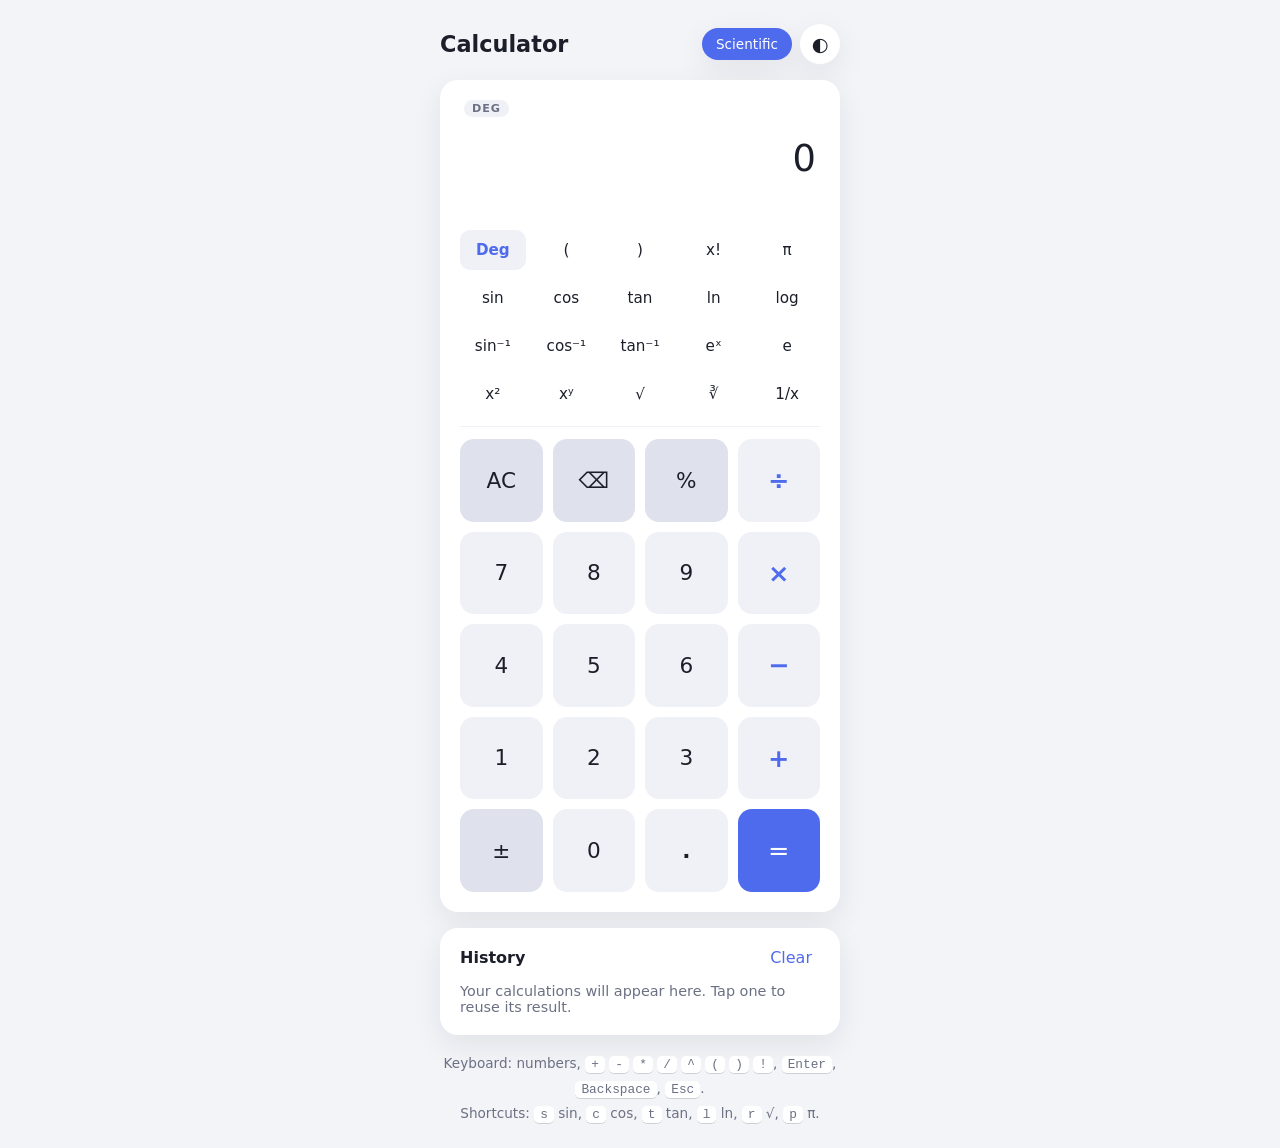
==== index.html @ 98bfab81 "Restructure repo as a GitHub Pages website Move the web calculator from docs/ to the repo root so Gi" ====
<!doctype html>
<html lang="en">
<head>
  <meta charset="utf-8">
  <meta name="viewport" content="width=device-width, initial-scale=1">
  <meta name="description" content="A simple, friendly scientific calculator that runs in your browser.">
  <title>Calculator</title>
  <link rel="stylesheet" href="style.css">
</head>
<body>
  <main class="app">
    <header class="app-header">
      <h1>Calculator</h1>
      <div class="header-actions">
        <button id="sci-toggle" class="pill-btn" type="button" aria-pressed="true" title="Show or hide scientific functions">Scientific</button>
        <button id="theme-toggle" class="icon-btn" type="button" aria-label="Switch to dark theme" title="Toggle theme">◐</button>
      </div>
    </header>

    <section class="calculator" aria-label="Calculator">
      <div class="display" role="status" aria-live="polite">
        <span id="angle-mode" class="angle-mode">DEG</span>
        <div id="expression" class="expression">0</div>
        <div id="result" class="result"></div>
      </div>

      <div class="sci-keys" aria-label="Scientific functions">
        <button class="key sci" data-action="angle" title="Switch between degrees and radians">Deg</button>
        <button class="key sci" data-insert="(" aria-label="Open parenthesis">(</button>
        <button class="key sci" data-action="close" aria-label="Close parenthesis">)</button>
        <button class="key sci" data-post="!" aria-label="Factorial" title="Factorial">x!</button>
        <button class="key sci" data-insert="π" aria-label="Pi">π</button>

        <button class="key sci" data-insert="sin(" title="Sine">sin</button>
        <button class="key sci" data-insert="cos(" title="Cosine">cos</button>
        <button class="key sci" data-insert="tan(" title="Tangent">tan</button>
        <button class="key sci" data-insert="ln(" title="Natural logarithm">ln</button>
        <button class="key sci" data-insert="log(" title="Logarithm base 10">log</button>

        <button class="key sci" data-insert="sin⁻¹(" aria-label="Inverse sine" title="Inverse sine">sin⁻¹</button>
        <button class="key sci" data-insert="cos⁻¹(" aria-label="Inverse cosine" title="Inverse cosine">cos⁻¹</button>
        <button class="key sci" data-insert="tan⁻¹(" aria-label="Inverse tangent" title="Inverse tangent">tan⁻¹</button>
        <button class="key sci" data-insert="e^(" aria-label="e to the power of" title="e to the power of x">eˣ</button>
        <button class="key sci" data-insert="e" aria-label="Euler's number" title="Euler's number">e</button>

        <button class="key sci" data-post="²" aria-label="Square" title="Square">x²</button>
        <button class="key sci" data-op="^" aria-label="Power" title="x to the power of y">xʸ</button>
        <button class="key sci" data-insert="√(" aria-label="Square root" title="Square root">√</button>
        <button class="key sci" data-insert="∛(" aria-label="Cube root" title="Cube root">∛</button>
        <button class="key sci" data-post="⁻¹" aria-label="Reciprocal" title="1 divided by x">1/x</button>
      </div>

      <div class="keys">
        <button class="key fn" data-action="clear" aria-label="Clear all">AC</button>
        <button class="key fn" data-action="backspace" aria-label="Delete last">⌫</button>
        <button class="key fn" data-post="%" aria-label="Percent">%</button>
        <button class="key op" data-op="÷" aria-label="Divide">÷</button>

        <button class="key" data-digit="7">7</button>
        <button class="key" data-digit="8">8</button>
        <button class="key" data-digit="9">9</button>
        <button class="key op" data-op="×" aria-label="Multiply">×</button>

        <button class="key" data-digit="4">4</button>
        <button class="key" data-digit="5">5</button>
        <button class="key" data-digit="6">6</button>
        <button class="key op" data-op="−" aria-label="Subtract">−</button>

        <button class="key" data-digit="1">1</button>
        <button class="key" data-digit="2">2</button>
        <button class="key" data-digit="3">3</button>
        <button class="key op" data-op="+" aria-label="Add">+</button>

        <button class="key fn" data-action="negate" aria-label="Change sign">±</button>
        <button class="key" data-digit="0">0</button>
        <button class="key" data-action="decimal" aria-label="Decimal point">.</button>
        <button class="key equals" data-action="equals" aria-label="Equals">=</button>
      </div>
    </section>

    <section class="history" aria-labelledby="history-title">
      <div class="history-header">
        <h2 id="history-title">History</h2>
        <button id="clear-history" class="text-btn" type="button">Clear</button>
      </div>
      <ol id="history-list" class="history-list"></ol>
      <p id="history-empty" class="history-empty">Your calculations will appear here. Tap one to reuse its result.</p>
    </section>

    <p class="hint">
      Keyboard: numbers, <kbd>+</kbd> <kbd>-</kbd> <kbd>*</kbd> <kbd>/</kbd> <kbd>^</kbd> <kbd>(</kbd> <kbd>)</kbd> <kbd>!</kbd>,
      <kbd>Enter</kbd>, <kbd>Backspace</kbd>, <kbd>Esc</kbd>.<br>
      Shortcuts: <kbd>s</kbd> sin, <kbd>c</kbd> cos, <kbd>t</kbd> tan, <kbd>l</kbd> ln, <kbd>r</kbd> √, <kbd>p</kbd> π.
    </p>
  </main>

  <script src="script.js"></script>
</body>
</html>
---- style.css ----
:root {
  --bg: #f3f4f8;
  --surface: #ffffff;
  --text: #1c1f2a;
  --muted: #6b7083;
  --key: #f0f1f6;
  --key-hover: #e4e6ee;
  --fn: #dfe2ec;
  --accent: #4f6bed;
  --accent-hover: #3f59d6;
  --accent-text: #ffffff;
  --error: #d64545;
  --shadow: 0 10px 30px rgba(20, 24, 40, 0.08);
  --radius: 18px;
}

@media (prefers-color-scheme: dark) {
  :root:not([data-theme="light"]) {
    --bg: #12141b;
    --surface: #1c1f29;
    --text: #eef0f6;
    --muted: #9095a8;
    --key: #272b38;
    --key-hover: #313646;
    --fn: #353a4b;
    --accent: #6d86ff;
    --accent-hover: #8297ff;
    --error: #ff7a7a;
    --shadow: 0 10px 30px rgba(0, 0, 0, 0.35);
  }
}

:root[data-theme="dark"] {
  --bg: #12141b;
  --surface: #1c1f29;
  --text: #eef0f6;
  --muted: #9095a8;
  --key: #272b38;
  --key-hover: #313646;
  --fn: #353a4b;
  --accent: #6d86ff;
  --accent-hover: #8297ff;
  --error: #ff7a7a;
  --shadow: 0 10px 30px rgba(0, 0, 0, 0.35);
}

* { box-sizing: border-box; }

body {
  margin: 0;
  min-height: 100vh;
  background: var(--bg);
  color: var(--text);
  font-family: system-ui, -apple-system, "Segoe UI", Roboto, sans-serif;
  display: flex;
  justify-content: center;
  padding: 24px 16px;
}

.app {
  width: 100%;
  max-width: 400px;
  display: flex;
  flex-direction: column;
  gap: 16px;
}

.app-header {
  display: flex;
  align-items: center;
  justify-content: space-between;
}

h1 { font-size: 1.4rem; margin: 0; }
h2 { font-size: 1rem; margin: 0; }

.icon-btn, .text-btn {
  border: none;
  background: var(--surface);
  color: var(--text);
  cursor: pointer;
  font: inherit;
  border-radius: 999px;
}
.header-actions { display: flex; gap: 8px; align-items: center; }
.pill-btn {
  border: none;
  font: inherit;
  font-size: 0.85rem;
  padding: 8px 14px;
  border-radius: 999px;
  cursor: pointer;
  background: var(--surface);
  color: var(--muted);
  box-shadow: var(--shadow);
}
.pill-btn[aria-pressed="true"] { background: var(--accent); color: var(--accent-text); }
.icon-btn { width: 40px; height: 40px; font-size: 1.2rem; box-shadow: var(--shadow); }
.text-btn { background: transparent; color: var(--accent); padding: 4px 8px; }
.text-btn:hover { text-decoration: underline; }

.calculator {
  background: var(--surface);
  border-radius: var(--radius);
  box-shadow: var(--shadow);
  padding: 20px;
}

.display {
  position: relative;
  text-align: right;
  padding: 22px 4px 16px;
  min-height: 130px;
  display: flex;
  flex-direction: column;
  justify-content: flex-end;
  gap: 4px;
  font-variant-numeric: tabular-nums;
}
.angle-mode {
  position: absolute;
  top: 0;
  left: 4px;
  font-size: 0.7rem;
  font-weight: 700;
  letter-spacing: 0.08em;
  color: var(--muted);
  background: var(--key);
  padding: 2px 8px;
  border-radius: 999px;
}
/* While typing: expression is big, live preview is small. */
.expression {
  font-size: 2.3rem;
  font-weight: 500;
  line-height: 1.2;
  word-break: break-all;
}
.expression.long { font-size: 1.6rem; }
.result {
  color: var(--muted);
  font-size: 1.2rem;
  min-height: 1.5em;
  word-break: break-all;
}
/* After "=": expression shrinks, answer becomes the hero. */
.display.done .expression { font-size: 1rem; color: var(--muted); font-weight: 400; }
.display.done .result { color: var(--text); font-size: 2.6rem; font-weight: 600; line-height: 1.15; }
.display.done .result.long { font-size: 1.8rem; }
.display.has-error .result { color: var(--error); font-size: 1rem; }

.keys {
  display: grid;
  grid-template-columns: repeat(4, 1fr);
  gap: 10px;
}

.key {
  aspect-ratio: 1 / 1;
  border: none;
  border-radius: 14px;
  background: var(--key);
  color: var(--text);
  font: inherit;
  font-size: 1.35rem;
  cursor: pointer;
  transition: background 0.12s, transform 0.06s;
  -webkit-tap-highlight-color: transparent;
}
.key:hover { background: var(--key-hover); }
.key:active, .key.pressed { transform: scale(0.95); }
.key.fn { background: var(--fn); }
.key[data-action="decimal"] { font-weight: 700; }

.sci-keys {
  display: grid;
  grid-template-columns: repeat(5, 1fr);
  gap: 8px;
  margin-bottom: 12px;
  padding-bottom: 12px;
  border-bottom: 1px solid var(--key);
}
.sci-keys[hidden] { display: none; }
.key.sci {
  aspect-ratio: auto;
  height: 40px;
  border-radius: 10px;
  font-size: 0.95rem;
  background: transparent;
  color: var(--text);
}
.key.sci:hover { background: var(--key); }
.key.sci[data-action="angle"] { color: var(--accent); font-weight: 600; background: var(--key); }
.key.op { color: var(--accent); font-size: 1.6rem; font-weight: 600; }
.key.op.active { background: var(--accent); color: var(--accent-text); }
.key.equals { background: var(--accent); color: var(--accent-text); font-size: 1.6rem; }
.key.equals:hover { background: var(--accent-hover); }

button:focus-visible {
  outline: 3px solid var(--accent);
  outline-offset: 2px;
}

.history {
  background: var(--surface);
  border-radius: var(--radius);
  box-shadow: var(--shadow);
  padding: 16px 20px;
}
.history-header {
  display: flex;
  justify-content: space-between;
  align-items: center;
  margin-bottom: 8px;
}
.history-list {
  list-style: none;
  margin: 0;
  padding: 0;
  max-height: 220px;
  overflow-y: auto;
}
.history-list button {
  width: 100%;
  text-align: right;
  border: none;
  background: transparent;
  color: var(--text);
  font: inherit;
  padding: 8px 6px;
  border-radius: 8px;
  cursor: pointer;
}
.history-list button:hover { background: var(--key); }
.history-list .h-expr { display: block; color: var(--muted); font-size: 0.85rem; }
.history-list .h-res { font-weight: 600; font-size: 1.1rem; }
.history-empty { color: var(--muted); font-size: 0.9rem; margin: 4px 0; }

.hint { color: var(--muted); font-size: 0.85rem; text-align: center; margin: 0; line-height: 1.8; }
kbd {
  background: var(--surface);
  border-radius: 5px;
  padding: 1px 6px;
  font-size: 0.8rem;
  box-shadow: 0 1px 0 rgba(0, 0, 0, 0.15);
}
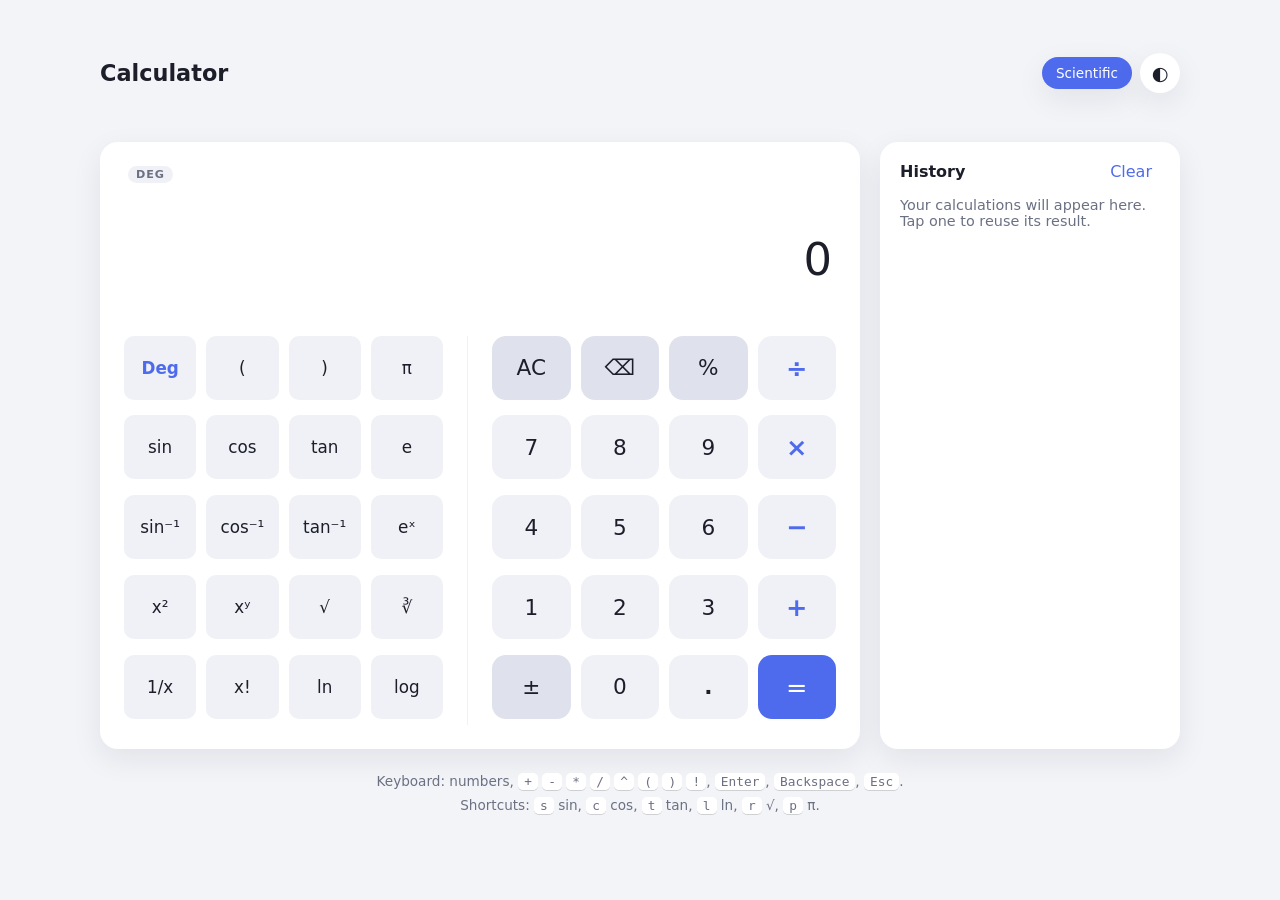
==== commit 8f6cac42: "Use a horizontal layout on wide screens and add a favicon On screens 760px and wider, show the scien" ====
--- a/index.html
+++ b/index.html
@@ -5,6 +5,10 @@
   <meta name="viewport" content="width=device-width, initial-scale=1">
   <meta name="description" content="A simple, friendly scientific calculator that runs in your browser.">
   <title>Calculator</title>
+  <meta name="theme-color" content="#4f6bed">
+  <link rel="icon" href="favicon.svg" type="image/svg+xml">
+  <link rel="icon" href="favicon.png" type="image/png" sizes="32x32">
+  <link rel="apple-touch-icon" href="apple-touch-icon.png">
   <link rel="stylesheet" href="style.css">
 </head>
 <body>
@@ -28,26 +32,23 @@
         <button class="key sci" data-action="angle" title="Switch between degrees and radians">Deg</button>
         <button class="key sci" data-insert="(" aria-label="Open parenthesis">(</button>
         <button class="key sci" data-action="close" aria-label="Close parenthesis">)</button>
-        <button class="key sci" data-post="!" aria-label="Factorial" title="Factorial">x!</button>
         <button class="key sci" data-insert="π" aria-label="Pi">π</button>
-
         <button class="key sci" data-insert="sin(" title="Sine">sin</button>
         <button class="key sci" data-insert="cos(" title="Cosine">cos</button>
         <button class="key sci" data-insert="tan(" title="Tangent">tan</button>
-        <button class="key sci" data-insert="ln(" title="Natural logarithm">ln</button>
-        <button class="key sci" data-insert="log(" title="Logarithm base 10">log</button>
-
+        <button class="key sci" data-insert="e" aria-label="Euler's number" title="Euler's number">e</button>
         <button class="key sci" data-insert="sin⁻¹(" aria-label="Inverse sine" title="Inverse sine">sin⁻¹</button>
         <button class="key sci" data-insert="cos⁻¹(" aria-label="Inverse cosine" title="Inverse cosine">cos⁻¹</button>
         <button class="key sci" data-insert="tan⁻¹(" aria-label="Inverse tangent" title="Inverse tangent">tan⁻¹</button>
         <button class="key sci" data-insert="e^(" aria-label="e to the power of" title="e to the power of x">eˣ</button>
-        <button class="key sci" data-insert="e" aria-label="Euler's number" title="Euler's number">e</button>
-
         <button class="key sci" data-post="²" aria-label="Square" title="Square">x²</button>
         <button class="key sci" data-op="^" aria-label="Power" title="x to the power of y">xʸ</button>
         <button class="key sci" data-insert="√(" aria-label="Square root" title="Square root">√</button>
         <button class="key sci" data-insert="∛(" aria-label="Cube root" title="Cube root">∛</button>
         <button class="key sci" data-post="⁻¹" aria-label="Reciprocal" title="1 divided by x">1/x</button>
+        <button class="key sci" data-post="!" aria-label="Factorial" title="Factorial">x!</button>
+        <button class="key sci" data-insert="ln(" title="Natural logarithm">ln</button>
+        <button class="key sci" data-insert="log(" title="Logarithm base 10">log</button>
       </div>
 
       <div class="keys">
--- a/style.css
+++ b/style.css
@@ -174,7 +174,7 @@
 
 .sci-keys {
   display: grid;
-  grid-template-columns: repeat(5, 1fr);
+  grid-template-columns: repeat(4, 1fr);
   gap: 8px;
   margin-bottom: 12px;
   padding-bottom: 12px;
@@ -244,3 +244,60 @@
   font-size: 0.8rem;
   box-shadow: 0 1px 0 rgba(0, 0, 0, 0.15);
 }
+
+/* ---------- Wide screens: horizontal layout ---------- */
+@media (min-width: 760px) {
+  .app {
+    max-width: 1080px;
+    display: grid;
+    grid-template-columns: minmax(0, 1fr) 300px;
+    grid-template-areas:
+      "header  header"
+      "calc    history"
+      "hint    hint";
+    gap: 20px;
+    align-items: stretch;
+  }
+  .app-header { grid-area: header; }
+  .hint { grid-area: hint; }
+
+  .calculator {
+    grid-area: calc;
+    display: grid;
+    grid-template-columns: minmax(0, 1fr) minmax(0, 1fr);
+    grid-template-areas:
+      "display display"
+      "sci     keys";
+    column-gap: 24px;
+    padding: 24px;
+  }
+  .calculator:has(.sci-keys[hidden]) {
+    grid-template-columns: minmax(0, 1fr);
+    grid-template-areas: "display" "keys";
+  }
+  /* Basic mode: shrink the whole layout so there's no empty gap. */
+  .app:has(.sci-keys[hidden]) { max-width: 780px; }
+  .display { grid-area: display; min-height: 140px; }
+  .expression { font-size: 2.8rem; }
+  .expression.long { font-size: 2rem; }
+  .display.done .result { font-size: 3.2rem; }
+
+  .sci-keys {
+    grid-area: sci;
+    grid-template-rows: repeat(5, 1fr);
+    gap: 10px;
+    margin: 0;
+    padding: 0 24px 0 0;
+    border-bottom: none;
+    border-right: 1px solid var(--key);
+  }
+  .keys { grid-area: keys; grid-template-rows: repeat(5, 1fr); }
+  .key { aspect-ratio: auto; height: 64px; }
+  .key.sci { height: 64px; font-size: 1.05rem; background: var(--key); }
+  .key.sci:hover { background: var(--key-hover); }
+
+  /* contain: size lets the calculator set the row height; history scrolls inside it. */
+  .history { grid-area: history; display: flex; flex-direction: column; contain: size; }
+  .history-list { max-height: none; flex: 1; min-height: 0; }
+  .history-list:empty { flex: 0; }
+}
